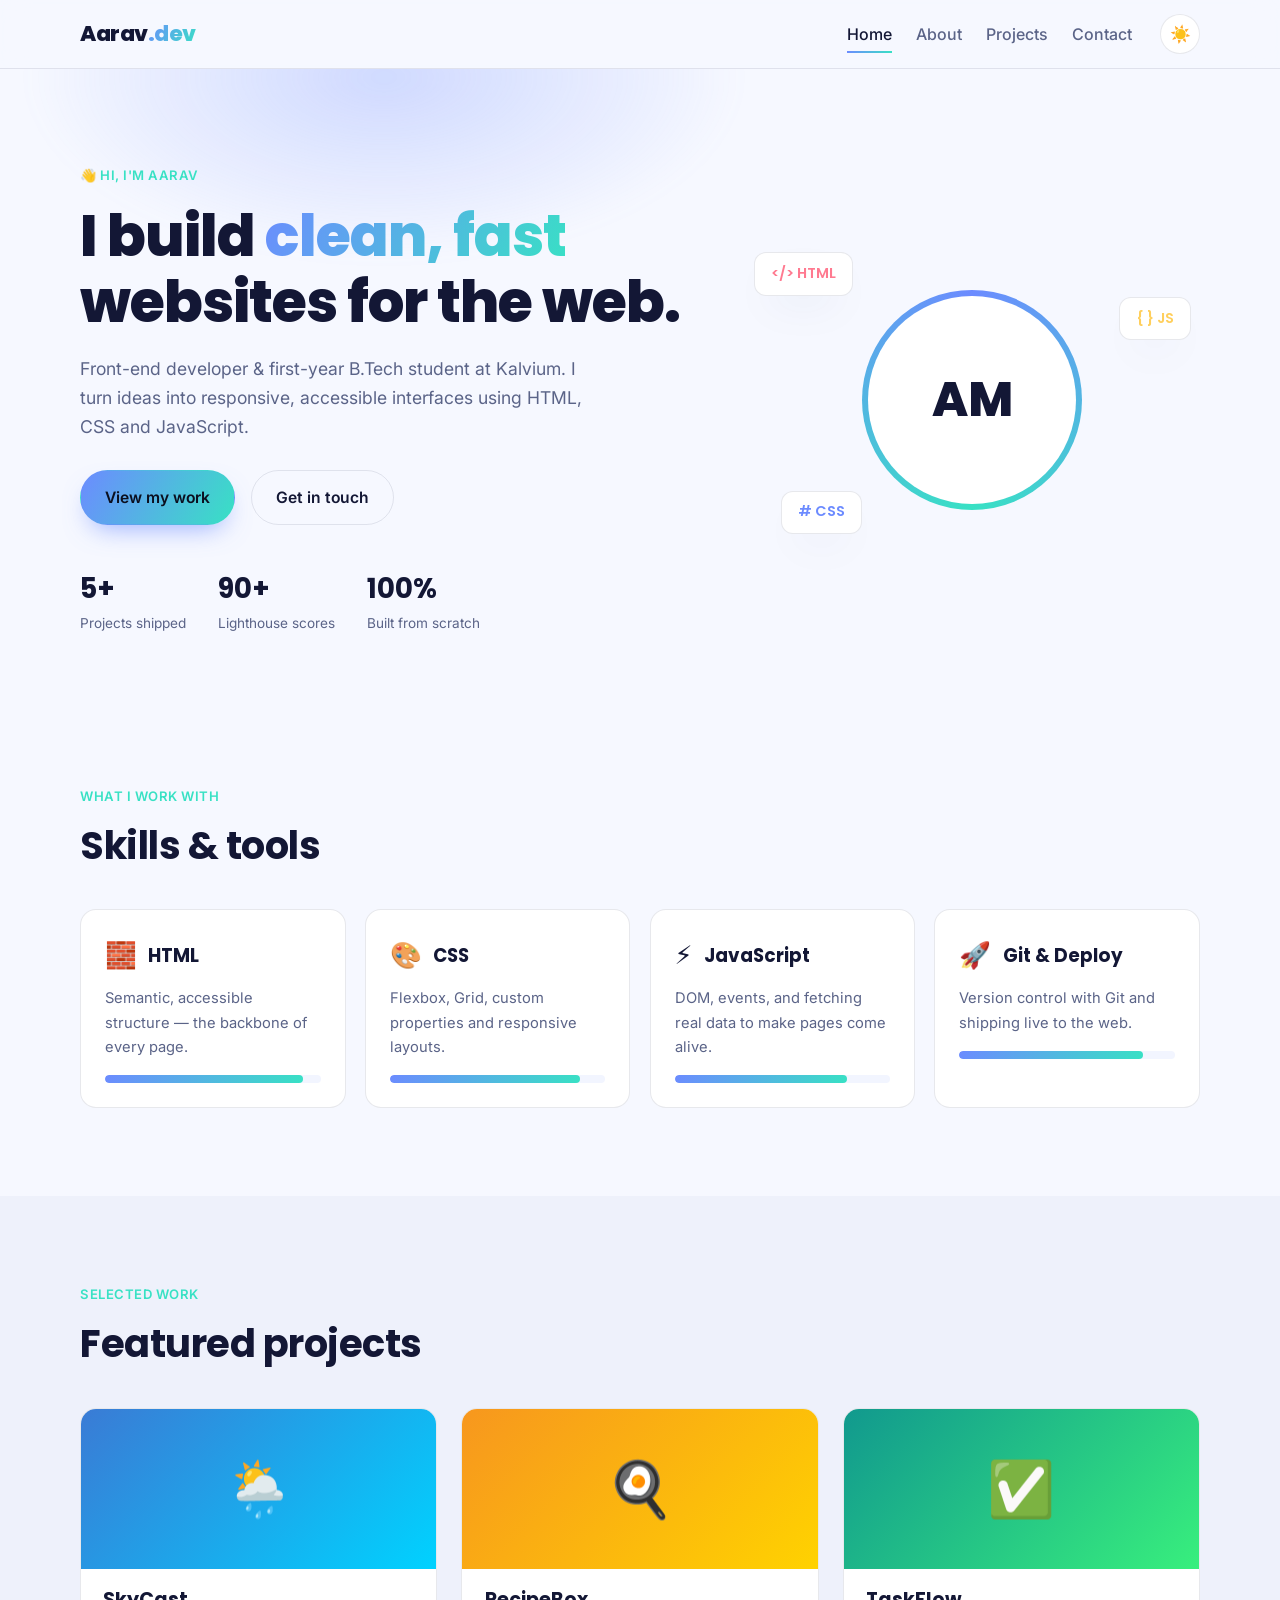
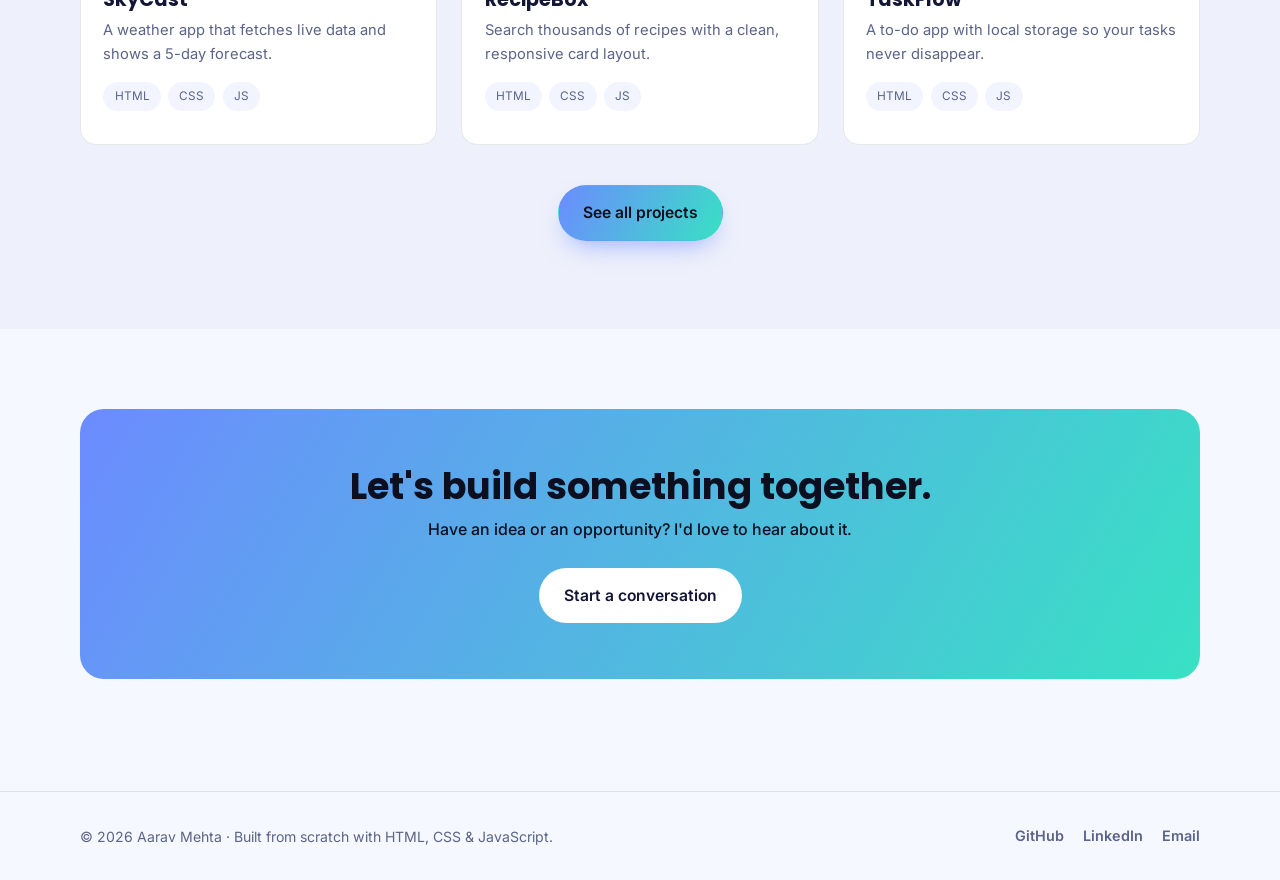
==== index.html @ d15c94fa "Build responsive DevFolio portfolio" ====
<!DOCTYPE html>
<html lang="en">
<head>
  <meta charset="UTF-8" />
  <meta name="viewport" content="width=device-width, initial-scale=1.0" />
  <meta name="description" content="Aarav Mehta — Front-End Developer. Portfolio built with HTML, CSS & JavaScript." />
  <title>Aarav Mehta · Front-End Developer</title>
  <link rel="preconnect" href="https://fonts.googleapis.com" />
  <link rel="preconnect" href="https://fonts.gstatic.com" crossorigin />
  <link href="https://fonts.googleapis.com/css2?family=Poppins:wght@500;600;700;800&family=Inter:wght@400;500;600&display=swap" rel="stylesheet" />
  <link rel="stylesheet" href="assets/css/styles.css" />
</head>
<body>
  <a class="skip-link" href="#main">Skip to content</a>

  <header class="site-header" id="siteHeader">
    <div class="container nav-wrap">
      <a href="index.html" class="brand">Aarav<span>.dev</span></a>
      <button class="nav-toggle" id="navToggle" aria-label="Toggle navigation" aria-expanded="false" aria-controls="siteNav">
        <span></span><span></span><span></span>
      </button>
      <nav class="site-nav" id="siteNav" aria-label="Primary">
        <ul>
          <li><a href="index.html" data-page="home">Home</a></li>
          <li><a href="about.html" data-page="about">About</a></li>
          <li><a href="projects.html" data-page="projects">Projects</a></li>
          <li><a href="contact.html" data-page="contact">Contact</a></li>
        </ul>
        <button class="theme-toggle" id="themeToggle" aria-label="Toggle dark mode" title="Toggle theme">
          <span class="theme-icon">🌙</span>
        </button>
      </nav>
    </div>
  </header>

  <main id="main">
    <!-- HERO -->
    <section class="hero">
      <div class="container hero-grid">
        <div class="hero-copy reveal">
          <p class="eyebrow">👋 Hi, I'm Aarav</p>
          <h1>I build <span class="gradient-text">clean, fast</span> websites for the web.</h1>
          <p class="lead">Front-end developer &amp; first-year B.Tech student at Kalvium. I turn ideas into responsive, accessible interfaces using HTML, CSS and JavaScript.</p>
          <div class="hero-cta">
            <a href="projects.html" class="btn btn-primary">View my work</a>
            <a href="contact.html" class="btn btn-ghost">Get in touch</a>
          </div>
          <ul class="hero-stats">
            <li><strong>5+</strong><span>Projects shipped</span></li>
            <li><strong>90+</strong><span>Lighthouse scores</span></li>
            <li><strong>100%</strong><span>Built from scratch</span></li>
          </ul>
        </div>
        <div class="hero-art reveal">
          <div class="avatar-ring">
            <div class="avatar">AM</div>
          </div>
          <div class="floating-card card-html">&lt;/&gt; HTML</div>
          <div class="floating-card card-css"># CSS</div>
          <div class="floating-card card-js">{ } JS</div>
        </div>
      </div>
    </section>

    <!-- SKILLS -->
    <section class="section">
      <div class="container">
        <div class="section-head reveal">
          <p class="eyebrow">What I work with</p>
          <h2>Skills &amp; tools</h2>
        </div>
        <div class="skills-grid">
          <article class="skill-card reveal">
            <div class="skill-top"><span class="skill-emoji">🧱</span><h3>HTML</h3></div>
            <p>Semantic, accessible structure — the backbone of every page.</p>
            <div class="bar"><span style="width:92%"></span></div>
          </article>
          <article class="skill-card reveal">
            <div class="skill-top"><span class="skill-emoji">🎨</span><h3>CSS</h3></div>
            <p>Flexbox, Grid, custom properties and responsive layouts.</p>
            <div class="bar"><span style="width:88%"></span></div>
          </article>
          <article class="skill-card reveal">
            <div class="skill-top"><span class="skill-emoji">⚡</span><h3>JavaScript</h3></div>
            <p>DOM, events, and fetching real data to make pages come alive.</p>
            <div class="bar"><span style="width:80%"></span></div>
          </article>
          <article class="skill-card reveal">
            <div class="skill-top"><span class="skill-emoji">🚀</span><h3>Git &amp; Deploy</h3></div>
            <p>Version control with Git and shipping live to the web.</p>
            <div class="bar"><span style="width:85%"></span></div>
          </article>
        </div>
      </div>
    </section>

    <!-- FEATURED PROJECTS -->
    <section class="section section-alt">
      <div class="container">
        <div class="section-head reveal">
          <p class="eyebrow">Selected work</p>
          <h2>Featured projects</h2>
        </div>
        <div class="projects-grid">
          <article class="project-card reveal">
            <div class="project-thumb thumb-1"><span>🌦️</span></div>
            <div class="project-body">
              <h3>SkyCast</h3>
              <p>A weather app that fetches live data and shows a 5-day forecast.</p>
              <ul class="tags"><li>HTML</li><li>CSS</li><li>JS</li></ul>
            </div>
          </article>
          <article class="project-card reveal">
            <div class="project-thumb thumb-2"><span>🍳</span></div>
            <div class="project-body">
              <h3>RecipeBox</h3>
              <p>Search thousands of recipes with a clean, responsive card layout.</p>
              <ul class="tags"><li>HTML</li><li>CSS</li><li>JS</li></ul>
            </div>
          </article>
          <article class="project-card reveal">
            <div class="project-thumb thumb-3"><span>✅</span></div>
            <div class="project-body">
              <h3>TaskFlow</h3>
              <p>A to-do app with local storage so your tasks never disappear.</p>
              <ul class="tags"><li>HTML</li><li>CSS</li><li>JS</li></ul>
            </div>
          </article>
        </div>
        <div class="center reveal">
          <a href="projects.html" class="btn btn-primary">See all projects</a>
        </div>
      </div>
    </section>

    <!-- CTA -->
    <section class="cta-band">
      <div class="container cta-inner reveal">
        <h2>Let's build something together.</h2>
        <p>Have an idea or an opportunity? I'd love to hear about it.</p>
        <a href="contact.html" class="btn btn-light">Start a conversation</a>
      </div>
    </section>
  </main>

  <footer class="site-footer">
    <div class="container footer-inner">
      <p>© <span id="year"></span> Aarav Mehta · Built from scratch with HTML, CSS &amp; JavaScript.</p>
      <div class="socials">
        <a href="#" aria-label="GitHub" title="GitHub">GitHub</a>
        <a href="#" aria-label="LinkedIn" title="LinkedIn">LinkedIn</a>
        <a href="mailto:aarav@example.com" aria-label="Email" title="Email">Email</a>
      </div>
    </div>
  </footer>

  <script src="assets/js/main.js"></script>
</body>
</html>
---- assets/css/styles.css ----
/* ============================================================
   DevFolio — Aarav Mehta
   Built with plain HTML, CSS & JS. No frameworks.
   ============================================================ */

/* ---------- Design tokens ---------- */
:root {
  --bg:            #0f1220;
  --bg-alt:        #151a2e;
  --surface:       #1b2138;
  --surface-2:     #222a45;
  --border:        rgba(255,255,255,0.08);
  --text:          #e8ebf5;
  --text-muted:    #9aa3c0;
  --brand:         #6c8bff;
  --brand-2:       #38e1c4;
  --accent-grad:   linear-gradient(120deg, #6c8bff 0%, #38e1c4 100%);
  --shadow:        0 18px 40px -18px rgba(0,0,0,0.6);
  --radius:        16px;
  --radius-sm:     10px;
  --maxw:          1120px;
  --ease:          cubic-bezier(.22,.61,.36,1);
}

/* Light theme */
html[data-theme="light"] {
  --bg:            #f6f8ff;
  --bg-alt:        #eef1fb;
  --surface:       #ffffff;
  --surface-2:     #f2f5ff;
  --border:        rgba(20,30,70,0.10);
  --text:          #131735;
  --text-muted:    #5b6488;
  --shadow:        0 18px 40px -20px rgba(40,60,120,0.35);
}

/* ---------- Reset ---------- */
*, *::before, *::after { box-sizing: border-box; margin: 0; padding: 0; }
html { scroll-behavior: smooth; }
body {
  font-family: 'Inter', system-ui, -apple-system, sans-serif;
  background: var(--bg);
  color: var(--text);
  line-height: 1.65;
  -webkit-font-smoothing: antialiased;
  transition: background .4s var(--ease), color .4s var(--ease);
}
img { max-width: 100%; display: block; }
a { color: inherit; text-decoration: none; }
h1, h2, h3, .brand { font-family: 'Poppins', sans-serif; line-height: 1.15; }
ul { list-style: none; }

.container { width: min(100% - 2.5rem, var(--maxw)); margin-inline: auto; }
.center { text-align: center; }

.skip-link {
  position: absolute; left: -999px; top: 0; background: var(--brand); color: #fff;
  padding: .6rem 1rem; border-radius: 0 0 8px 0; z-index: 200;
}
.skip-link:focus { left: 0; }

/* ---------- Buttons ---------- */
.btn {
  display: inline-flex; align-items: center; justify-content: center; gap: .5rem;
  padding: .85rem 1.5rem; border-radius: 999px; font-weight: 600; font-size: .98rem;
  border: 1px solid transparent; cursor: pointer; transition: transform .25s var(--ease), box-shadow .25s var(--ease), background .25s;
}
.btn:hover { transform: translateY(-3px); }
.btn-primary { background: var(--accent-grad); color: #0b0f1f; box-shadow: 0 12px 26px -10px rgba(108,139,255,.7); }
.btn-ghost { border-color: var(--border); color: var(--text); background: transparent; }
.btn-ghost:hover { background: var(--surface); }
.btn-light { background: #fff; color: #131735; }
.full-width { width: 100%; }

/* ---------- Header / Nav ---------- */
.site-header {
  position: sticky; top: 0; z-index: 100;
  backdrop-filter: blur(14px);
  background: color-mix(in srgb, var(--bg) 82%, transparent);
  border-bottom: 1px solid var(--border);
  transition: box-shadow .3s;
}
.site-header.scrolled { box-shadow: 0 8px 30px -18px rgba(0,0,0,.7); }
.nav-wrap { display: flex; align-items: center; justify-content: space-between; height: 68px; }
.brand { font-weight: 800; font-size: 1.35rem; letter-spacing: -.5px; }
.brand span { background: var(--accent-grad); -webkit-background-clip: text; background-clip: text; color: transparent; }

.site-nav { display: flex; align-items: center; gap: 1.75rem; }
.site-nav ul { display: flex; gap: 1.5rem; }
.site-nav a {
  font-weight: 500; color: var(--text-muted); position: relative; padding: .3rem 0; transition: color .25s;
}
.site-nav a::after {
  content: ""; position: absolute; left: 0; bottom: -4px; height: 2px; width: 0;
  background: var(--accent-grad); transition: width .3s var(--ease);
}
.site-nav a:hover, .site-nav a.active { color: var(--text); }
.site-nav a.active::after, .site-nav a:hover::after { width: 100%; }

.theme-toggle {
  background: var(--surface); border: 1px solid var(--border); border-radius: 999px;
  width: 40px; height: 40px; cursor: pointer; font-size: 1.05rem; display: grid; place-items: center;
  transition: transform .3s var(--ease), background .3s;
}
.theme-toggle:hover { transform: rotate(-20deg) scale(1.08); }

.nav-toggle { display: none; flex-direction: column; gap: 5px; background: none; border: 0; cursor: pointer; padding: 6px; }
.nav-toggle span { width: 26px; height: 3px; background: var(--text); border-radius: 3px; transition: transform .3s var(--ease), opacity .2s; }
.nav-toggle[aria-expanded="true"] span:nth-child(1) { transform: translateY(8px) rotate(45deg); }
.nav-toggle[aria-expanded="true"] span:nth-child(2) { opacity: 0; }
.nav-toggle[aria-expanded="true"] span:nth-child(3) { transform: translateY(-8px) rotate(-45deg); }

/* ---------- Hero ---------- */
.hero { padding: clamp(3rem, 8vw, 6rem) 0 clamp(2rem, 6vw, 4rem); position: relative; overflow: hidden; }
.hero::before {
  content: ""; position: absolute; inset: -40% 30% auto -10%; height: 520px;
  background: radial-gradient(closest-side, rgba(108,139,255,.28), transparent 70%);
  filter: blur(10px); z-index: -1;
}
.hero-grid { display: grid; grid-template-columns: 1.15fr .85fr; gap: 3rem; align-items: center; }
.eyebrow { color: var(--brand-2); font-weight: 600; letter-spacing: .5px; text-transform: uppercase; font-size: .82rem; margin-bottom: 1rem; }
.hero h1 { font-size: clamp(2.2rem, 5.2vw, 3.6rem); font-weight: 800; letter-spacing: -1px; }
.gradient-text { background: var(--accent-grad); -webkit-background-clip: text; background-clip: text; color: transparent; }
.lead { color: var(--text-muted); font-size: 1.1rem; margin: 1.2rem 0 1.8rem; max-width: 46ch; }
.hero-cta { display: flex; gap: 1rem; flex-wrap: wrap; }
.hero-stats { display: flex; gap: 2rem; margin-top: 2.6rem; flex-wrap: wrap; }
.hero-stats li { display: flex; flex-direction: column; }
.hero-stats strong { font-family: 'Poppins'; font-size: 1.7rem; color: var(--text); }
.hero-stats span { color: var(--text-muted); font-size: .85rem; }

/* Hero art */
.hero-art { position: relative; display: grid; place-items: center; min-height: 320px; }
.avatar-ring {
  width: 220px; height: 220px; border-radius: 50%; display: grid; place-items: center;
  background: conic-gradient(from 0deg, var(--brand), var(--brand-2), var(--brand));
  padding: 6px; animation: spin 12s linear infinite;
}
.avatar-ring.small { width: 160px; height: 160px; }
.avatar {
  width: 100%; height: 100%; border-radius: 50%; background: var(--surface);
  display: grid; place-items: center; font-family: 'Poppins'; font-weight: 800; font-size: 3rem;
  color: var(--text); animation: spin 12s linear infinite reverse;
}
.avatar-ring.small .avatar { font-size: 2.2rem; }
@keyframes spin { to { transform: rotate(360deg); } }

.floating-card {
  position: absolute; background: var(--surface); border: 1px solid var(--border);
  padding: .55rem 1rem; border-radius: 12px; font-family: 'Poppins'; font-weight: 600; font-size: .9rem;
  box-shadow: var(--shadow);
}
.card-html { top: 4%; left: 2%; color: #ff7a90; animation: float 4s ease-in-out infinite; }
.card-css  { bottom: 8%; left: 8%; color: var(--brand); animation: float 5s ease-in-out infinite .4s; }
.card-js   { top: 18%; right: 2%; color: #ffcf5c; animation: float 4.5s ease-in-out infinite .8s; }
@keyframes float { 0%,100% { transform: translateY(0); } 50% { transform: translateY(-12px); } }

/* ---------- Sections ---------- */
.section { padding: clamp(3rem, 7vw, 5.5rem) 0; }
.section-alt { background: var(--bg-alt); }
.section-head { max-width: 620px; margin-bottom: 2.6rem; }
.section-head h2 { font-size: clamp(1.7rem, 4vw, 2.4rem); font-weight: 700; letter-spacing: -.5px; }

/* Skills */
.skills-grid { display: grid; grid-template-columns: repeat(auto-fit, minmax(230px, 1fr)); gap: 1.2rem; }
.skill-card { background: var(--surface); border: 1px solid var(--border); border-radius: var(--radius); padding: 1.5rem; transition: transform .3s var(--ease), border-color .3s; }
.skill-card:hover { transform: translateY(-6px); border-color: var(--brand); }
.skill-top { display: flex; align-items: center; gap: .7rem; margin-bottom: .6rem; }
.skill-emoji { font-size: 1.6rem; }
.skill-card h3 { font-size: 1.15rem; }
.skill-card p { color: var(--text-muted); font-size: .92rem; margin-bottom: 1rem; }
.bar { height: 8px; background: var(--surface-2); border-radius: 999px; overflow: hidden; }
.bar span { display: block; height: 100%; background: var(--accent-grad); border-radius: 999px; }

/* Projects */
.projects-grid { display: grid; grid-template-columns: repeat(auto-fill, minmax(280px, 1fr)); gap: 1.5rem; margin-bottom: 2.5rem; }
.projects-grid.full { margin-bottom: 1rem; }
.project-card { background: var(--surface); border: 1px solid var(--border); border-radius: var(--radius); overflow: hidden; transition: transform .35s var(--ease), box-shadow .35s; }
.project-card:hover { transform: translateY(-8px); box-shadow: var(--shadow); }
.project-thumb { height: 160px; display: grid; place-items: center; font-size: 3.4rem; }
.thumb-1 { background: linear-gradient(135deg,#3a7bd5,#00d2ff); }
.thumb-2 { background: linear-gradient(135deg,#f7971e,#ffd200); }
.thumb-3 { background: linear-gradient(135deg,#11998e,#38ef7d); }
.thumb-4 { background: linear-gradient(135deg,#c94b4b,#4b134f); }
.thumb-5 { background: linear-gradient(135deg,#654ea3,#eaafc8); }
.thumb-6 { background: linear-gradient(135deg,#f857a6,#ff5858); }
.project-body { padding: 1.3rem 1.4rem 1.5rem; }
.project-body h3 { font-size: 1.2rem; margin-bottom: .4rem; }
.project-body p { color: var(--text-muted); font-size: .92rem; }
.tags { display: flex; flex-wrap: wrap; gap: .45rem; margin: 1rem 0 .6rem; }
.tags li { font-size: .74rem; padding: .28rem .7rem; border-radius: 999px; background: var(--surface-2); color: var(--text-muted); }
.project-links { display: flex; gap: 1.1rem; margin-top: .6rem; }
.project-links a { font-weight: 600; font-size: .88rem; color: var(--brand); }
.project-links a:hover { text-decoration: underline; }

/* Filters */
.filters { display: flex; gap: .6rem; flex-wrap: wrap; margin-bottom: 2rem; }
.filter-btn { padding: .5rem 1.2rem; border-radius: 999px; border: 1px solid var(--border); background: var(--surface); color: var(--text-muted); font-weight: 600; cursor: pointer; transition: all .25s; }
.filter-btn:hover { color: var(--text); }
.filter-btn.is-active { background: var(--accent-grad); color: #0b0f1f; border-color: transparent; }
.empty-state { text-align: center; color: var(--text-muted); padding: 2rem; }

/* CTA band */
.cta-band { padding: clamp(3rem,7vw,5rem) 0; }
.cta-inner { background: var(--accent-grad); border-radius: 24px; padding: clamp(2rem,5vw,3.5rem); text-align: center; color: #0b0f1f; }
.cta-inner h2 { font-size: clamp(1.6rem,4vw,2.3rem); }
.cta-inner p { margin: .6rem 0 1.6rem; font-weight: 500; }

/* ---------- Page hero (subpages) ---------- */
.page-hero { padding: clamp(2.5rem,6vw,4.5rem) 0 1rem; }
.page-hero h1 { font-size: clamp(2rem,5vw,3rem); font-weight: 800; letter-spacing: -1px; }

/* About */
.about-grid { display: grid; grid-template-columns: .8fr 1.2fr; gap: 2.5rem; align-items: center; }
.about-photo { display: grid; place-items: center; }
.about-text h2 { margin-bottom: 1rem; font-size: 1.6rem; }
.about-text p { color: var(--text-muted); margin-bottom: 1rem; }

.timeline { position: relative; padding-left: 1.5rem; }
.timeline::before { content: ""; position: absolute; left: 5px; top: 6px; bottom: 6px; width: 2px; background: var(--border); }
.timeline li { position: relative; padding: 0 0 1.8rem 1.8rem; }
.tl-dot { position: absolute; left: -1.5rem; top: 4px; width: 14px; height: 14px; border-radius: 50%; background: var(--accent-grad); box-shadow: 0 0 0 4px var(--bg-alt); }
.tl-date { color: var(--brand-2); font-weight: 600; font-size: .82rem; text-transform: uppercase; }
.tl-body h3 { margin: .2rem 0 .3rem; font-size: 1.15rem; }
.tl-body p { color: var(--text-muted); font-size: .92rem; }

.values-grid { display: grid; grid-template-columns: repeat(auto-fit, minmax(220px,1fr)); gap: 1.2rem; }
.value-card { background: var(--surface); border: 1px solid var(--border); border-radius: var(--radius); padding: 1.6rem; text-align: center; transition: transform .3s var(--ease); }
.value-card:hover { transform: translateY(-6px); }
.value-card span { font-size: 2rem; }
.value-card h3 { margin: .6rem 0 .4rem; }
.value-card p { color: var(--text-muted); font-size: .9rem; }

/* Contact */
.contact-grid { display: grid; grid-template-columns: 1fr 1.1fr; gap: 2.5rem; }
.contact-info h2 { font-size: 1.6rem; margin-bottom: .6rem; }
.contact-info > p { color: var(--text-muted); margin-bottom: 1.6rem; }
.info-list { display: grid; gap: 1.1rem; margin-bottom: 1.8rem; }
.info-list li { display: flex; gap: .9rem; align-items: flex-start; }
.info-emoji { font-size: 1.4rem; }
.info-list strong { display: block; font-family: 'Poppins'; }
.info-list a, .info-list span { color: var(--text-muted); }
.socials { display: flex; gap: 1.2rem; }
.socials a { color: var(--text-muted); font-weight: 600; font-size: .9rem; transition: color .25s; }
.socials a:hover { color: var(--brand); }
.socials.big a { font-size: 1rem; }

.contact-form { background: var(--surface); border: 1px solid var(--border); border-radius: var(--radius); padding: 1.8rem; }
.field { margin-bottom: 1.2rem; }
.field label { display: block; font-weight: 600; margin-bottom: .4rem; font-size: .92rem; }
.field input, .field textarea {
  width: 100%; padding: .8rem 1rem; border-radius: var(--radius-sm); border: 1px solid var(--border);
  background: var(--surface-2); color: var(--text); font-family: inherit; font-size: .95rem; transition: border-color .25s;
}
.field input:focus, .field textarea:focus { outline: none; border-color: var(--brand); }
.field.invalid input, .field.invalid textarea { border-color: #ff6b7d; }
.error { color: #ff8a97; font-size: .8rem; display: block; margin-top: .35rem; min-height: 1rem; }
.form-success { color: var(--brand-2); font-weight: 600; text-align: center; margin-top: 1rem; }

/* ---------- Footer ---------- */
.site-footer { border-top: 1px solid var(--border); padding: 2rem 0; margin-top: 2rem; }
.footer-inner { display: flex; align-items: center; justify-content: space-between; gap: 1rem; flex-wrap: wrap; }
.footer-inner p { color: var(--text-muted); font-size: .88rem; }

/* ---------- Reveal animation ---------- */
.reveal { opacity: 0; transform: translateY(24px); transition: opacity .7s var(--ease), transform .7s var(--ease); }
.reveal.visible { opacity: 1; transform: none; }

/* ---------- Responsive ---------- */
@media (max-width: 860px) {
  .hero-grid, .about-grid, .contact-grid { grid-template-columns: 1fr; }
  .hero-art { order: -1; }
  .nav-toggle { display: flex; }
  .site-nav {
    position: fixed; inset: 68px 0 auto 0; flex-direction: column; gap: 1.5rem;
    background: var(--bg-alt); border-bottom: 1px solid var(--border);
    padding: 1.5rem; transform: translateY(-140%); transition: transform .35s var(--ease); align-items: stretch;
  }
  .site-nav.open { transform: translateY(0); }
  .site-nav ul { flex-direction: column; gap: 1rem; }
}

@media (prefers-reduced-motion: reduce) {
  * { animation: none !important; transition: none !important; }
  .reveal { opacity: 1; transform: none; }
}
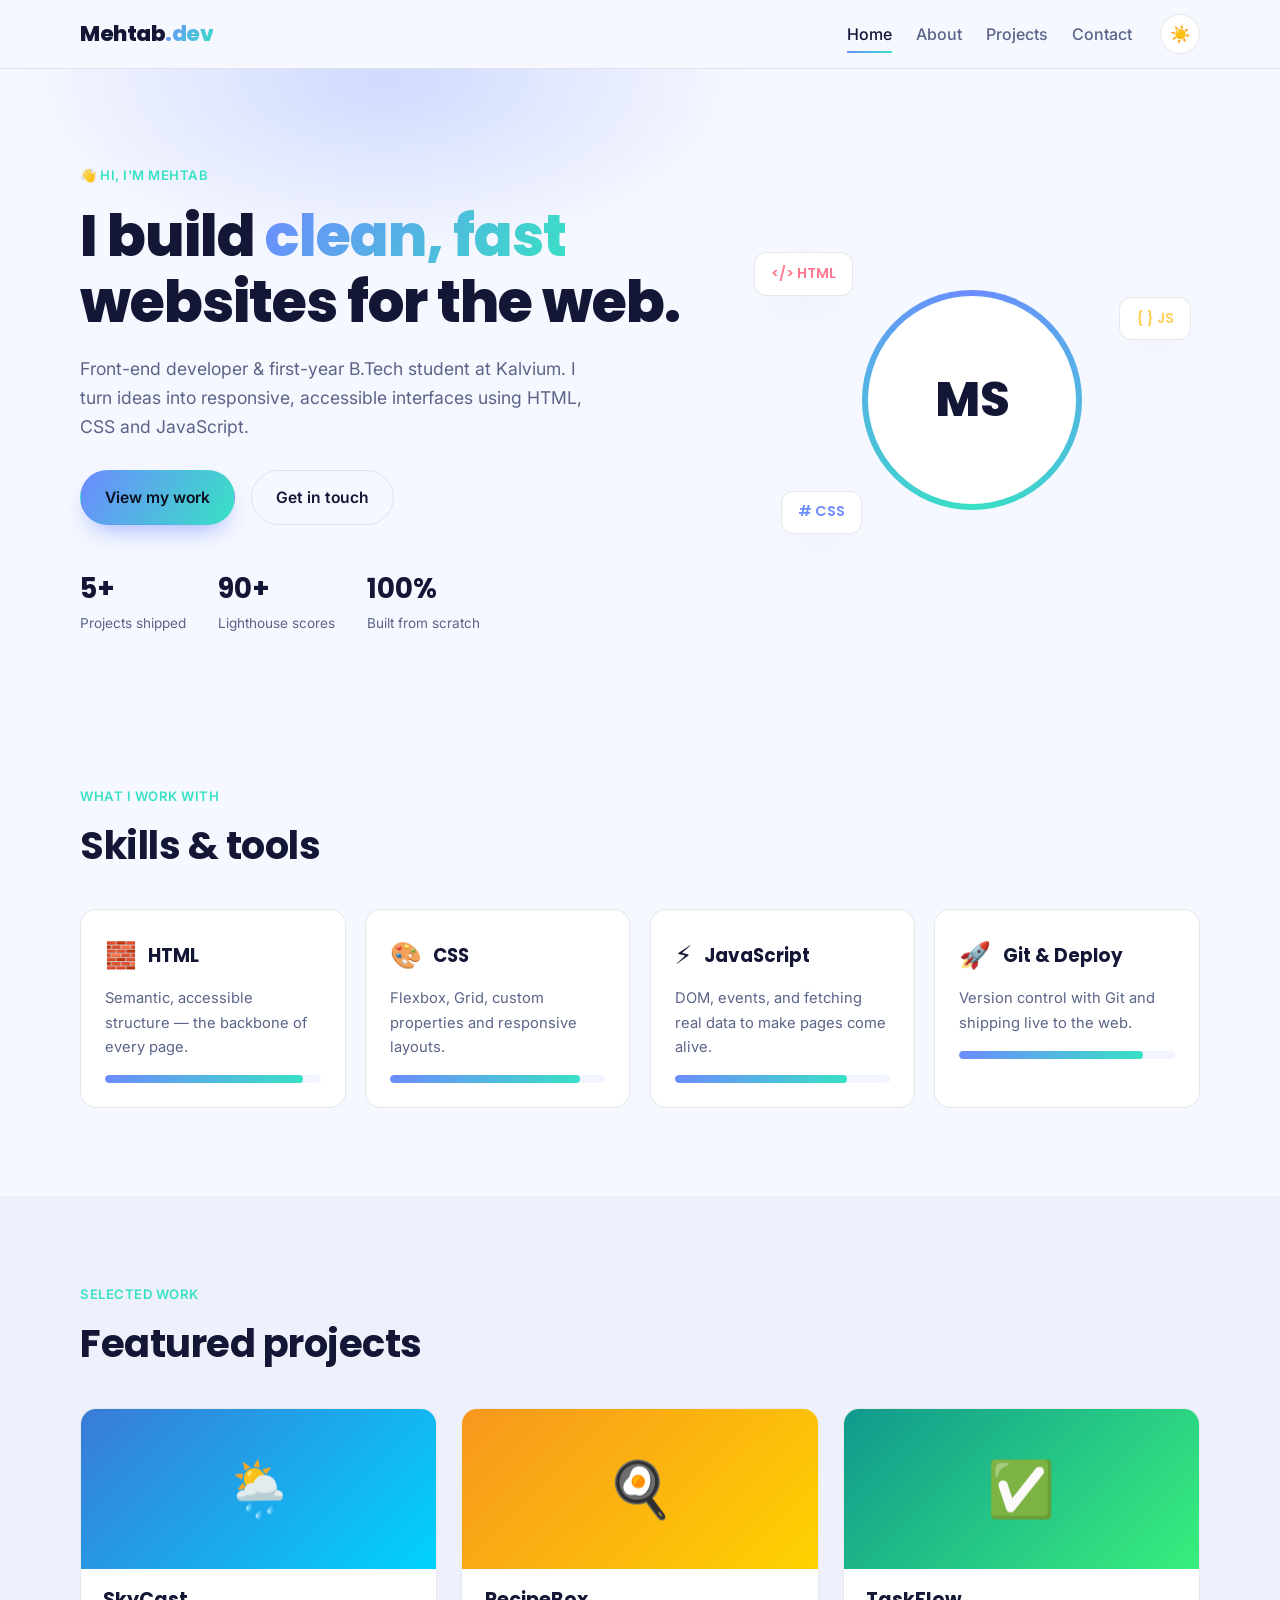
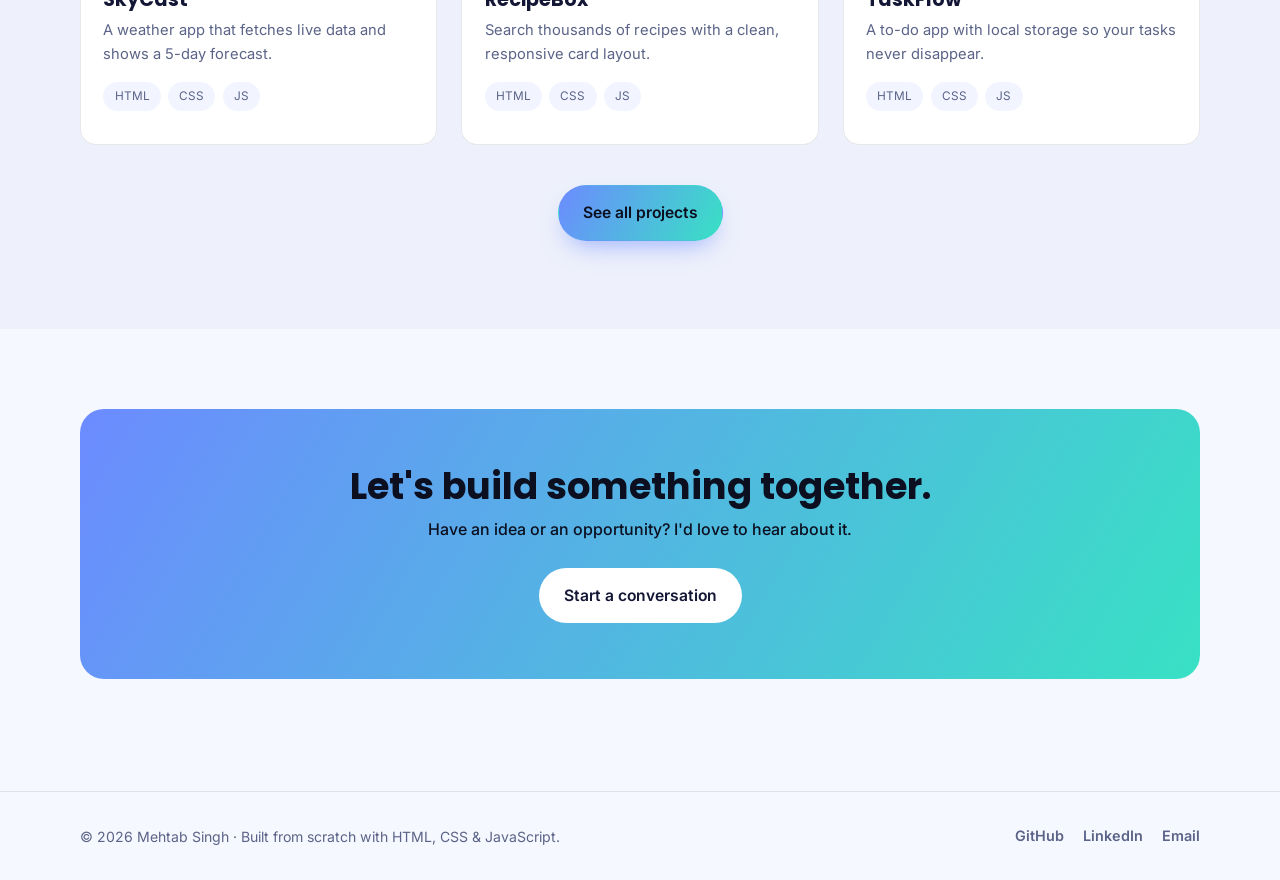
==== commit 59f2893d: "Fix portfolio assignment requirements" ====
--- a/index.html
+++ b/index.html
@@ -1,159 +1,500 @@
 <!DOCTYPE html>
 <html lang="en">
+
 <head>
   <meta charset="UTF-8" />
   <meta name="viewport" content="width=device-width, initial-scale=1.0" />
-  <meta name="description" content="Aarav Mehta — Front-End Developer. Portfolio built with HTML, CSS & JavaScript." />
-  <title>Aarav Mehta · Front-End Developer</title>
+
+  <meta
+    name="description"
+    content="MEHTAB SINGH — Front-End Developer. Portfolio built with HTML, CSS & JavaScript."
+  />
+
+  <title>Mehtab Singh · Front-End Developer</title>
+
   <link rel="preconnect" href="https://fonts.googleapis.com" />
   <link rel="preconnect" href="https://fonts.gstatic.com" crossorigin />
-  <link href="https://fonts.googleapis.com/css2?family=Poppins:wght@500;600;700;800&family=Inter:wght@400;500;600&display=swap" rel="stylesheet" />
+
+  <link
+    href="https://fonts.googleapis.com/css2?family=Poppins:wght@500;600;700;800&family=Inter:wght@400;500;600&display=swap"
+    rel="stylesheet"
+  />
+
   <link rel="stylesheet" href="assets/css/styles.css" />
 </head>
+
 <body>
+
   <a class="skip-link" href="#main">Skip to content</a>
 
+
+  <!-- HEADER -->
+
   <header class="site-header" id="siteHeader">
+
     <div class="container nav-wrap">
-      <a href="index.html" class="brand">Aarav<span>.dev</span></a>
-      <button class="nav-toggle" id="navToggle" aria-label="Toggle navigation" aria-expanded="false" aria-controls="siteNav">
-        <span></span><span></span><span></span>
+
+      <a href="index.html" class="brand">
+        Mehtab<span>.dev</span>
+      </a>
+
+      <button
+        class="nav-toggle"
+        id="navToggle"
+        aria-label="Toggle navigation"
+        aria-expanded="false"
+        aria-controls="siteNav"
+      >
+        <span></span>
+        <span></span>
+        <span></span>
       </button>
-      <nav class="site-nav" id="siteNav" aria-label="Primary">
+
+      <nav
+        class="site-nav"
+        id="siteNav"
+        aria-label="Primary"
+      >
+
         <ul>
-          <li><a href="index.html" data-page="home">Home</a></li>
-          <li><a href="about.html" data-page="about">About</a></li>
-          <li><a href="projects.html" data-page="projects">Projects</a></li>
-          <li><a href="contact.html" data-page="contact">Contact</a></li>
+
+          <li>
+            <a href="index.html" data-page="home">
+              Home
+            </a>
+          </li>
+
+          <li>
+            <a href="about.html" data-page="about">
+              About
+            </a>
+          </li>
+
+          <li>
+            <a href="projects.html" data-page="projects">
+              Projects
+            </a>
+          </li>
+
+          <li>
+            <a href="contact.html" data-page="contact">
+              Contact
+            </a>
+          </li>
+
         </ul>
-        <button class="theme-toggle" id="themeToggle" aria-label="Toggle dark mode" title="Toggle theme">
+
+        <button
+          class="theme-toggle"
+          id="themeToggle"
+          aria-label="Toggle dark mode"
+          title="Toggle theme"
+        >
           <span class="theme-icon">🌙</span>
         </button>
+
       </nav>
+
     </div>
+
   </header>
 
+
   <main id="main">
+
+
     <!-- HERO -->
+
     <section class="hero">
+
       <div class="container hero-grid">
+
         <div class="hero-copy reveal">
-          <p class="eyebrow">👋 Hi, I'm Aarav</p>
-          <h1>I build <span class="gradient-text">clean, fast</span> websites for the web.</h1>
-          <p class="lead">Front-end developer &amp; first-year B.Tech student at Kalvium. I turn ideas into responsive, accessible interfaces using HTML, CSS and JavaScript.</p>
+
+          <p class="eyebrow">
+            👋 Hi, I'm Mehtab
+          </p>
+
+          <h1>
+            I build
+            <span class="gradient-text">clean, fast</span>
+            websites for the web.
+          </h1>
+
+          <p class="lead">
+            Front-end developer &amp; first-year B.Tech student at Kalvium.
+            I turn ideas into responsive, accessible interfaces using HTML,
+            CSS and JavaScript.
+          </p>
+
           <div class="hero-cta">
-            <a href="projects.html" class="btn btn-primary">View my work</a>
-            <a href="contact.html" class="btn btn-ghost">Get in touch</a>
+
+            <a
+              href="projects.html"
+              class="btn btn-primary"
+            >
+              View my work
+            </a>
+
+            <a
+              href="contact.html"
+              class="btn btn-ghost"
+            >
+              Get in touch
+            </a>
+
           </div>
+
           <ul class="hero-stats">
-            <li><strong>5+</strong><span>Projects shipped</span></li>
-            <li><strong>90+</strong><span>Lighthouse scores</span></li>
-            <li><strong>100%</strong><span>Built from scratch</span></li>
+
+            <li>
+              <strong>5+</strong>
+              <span>Projects shipped</span>
+            </li>
+
+            <li>
+              <strong>90+</strong>
+              <span>Lighthouse scores</span>
+            </li>
+
+            <li>
+              <strong>100%</strong>
+              <span>Built from scratch</span>
+            </li>
+
           </ul>
-        </div>
+
+        </div>
+
+
         <div class="hero-art reveal">
+
           <div class="avatar-ring">
-            <div class="avatar">AM</div>
+
+            <div class="avatar">
+              MS
+            </div>
+
           </div>
-          <div class="floating-card card-html">&lt;/&gt; HTML</div>
-          <div class="floating-card card-css"># CSS</div>
-          <div class="floating-card card-js">{ } JS</div>
-        </div>
+
+          <div class="floating-card card-html">
+            &lt;/&gt; HTML
+          </div>
+
+          <div class="floating-card card-css">
+            # CSS
+          </div>
+
+          <div class="floating-card card-js">
+            { } JS
+          </div>
+
+        </div>
+
       </div>
+
     </section>
 
+
     <!-- SKILLS -->
+
     <section class="section">
+
       <div class="container">
+
         <div class="section-head reveal">
-          <p class="eyebrow">What I work with</p>
-          <h2>Skills &amp; tools</h2>
-        </div>
+
+          <p class="eyebrow">
+            What I work with
+          </p>
+
+          <h2>
+            Skills &amp; tools
+          </h2>
+
+        </div>
+
         <div class="skills-grid">
+
+
           <article class="skill-card reveal">
-            <div class="skill-top"><span class="skill-emoji">🧱</span><h3>HTML</h3></div>
-            <p>Semantic, accessible structure — the backbone of every page.</p>
-            <div class="bar"><span style="width:92%"></span></div>
-          </article>
+
+            <div class="skill-top">
+              <span class="skill-emoji">🧱</span>
+              <h3>HTML</h3>
+            </div>
+
+            <p>
+              Semantic, accessible structure — the backbone of every page.
+            </p>
+
+            <div class="bar">
+              <span style="width:92%"></span>
+            </div>
+
+          </article>
+
+
           <article class="skill-card reveal">
-            <div class="skill-top"><span class="skill-emoji">🎨</span><h3>CSS</h3></div>
-            <p>Flexbox, Grid, custom properties and responsive layouts.</p>
-            <div class="bar"><span style="width:88%"></span></div>
-          </article>
+
+            <div class="skill-top">
+              <span class="skill-emoji">🎨</span>
+              <h3>CSS</h3>
+            </div>
+
+            <p>
+              Flexbox, Grid, custom properties and responsive layouts.
+            </p>
+
+            <div class="bar">
+              <span style="width:88%"></span>
+            </div>
+
+          </article>
+
+
           <article class="skill-card reveal">
-            <div class="skill-top"><span class="skill-emoji">⚡</span><h3>JavaScript</h3></div>
-            <p>DOM, events, and fetching real data to make pages come alive.</p>
-            <div class="bar"><span style="width:80%"></span></div>
-          </article>
+
+            <div class="skill-top">
+              <span class="skill-emoji">⚡</span>
+              <h3>JavaScript</h3>
+            </div>
+
+            <p>
+              DOM, events, and fetching real data to make pages come alive.
+            </p>
+
+            <div class="bar">
+              <span style="width:80%"></span>
+            </div>
+
+          </article>
+
+
           <article class="skill-card reveal">
-            <div class="skill-top"><span class="skill-emoji">🚀</span><h3>Git &amp; Deploy</h3></div>
-            <p>Version control with Git and shipping live to the web.</p>
-            <div class="bar"><span style="width:85%"></span></div>
-          </article>
-        </div>
+
+            <div class="skill-top">
+              <span class="skill-emoji">🚀</span>
+              <h3>Git &amp; Deploy</h3>
+            </div>
+
+            <p>
+              Version control with Git and shipping live to the web.
+            </p>
+
+            <div class="bar">
+              <span style="width:85%"></span>
+            </div>
+
+          </article>
+
+        </div>
+
       </div>
+
     </section>
 
+
     <!-- FEATURED PROJECTS -->
+
     <section class="section section-alt">
+
       <div class="container">
+
         <div class="section-head reveal">
-          <p class="eyebrow">Selected work</p>
-          <h2>Featured projects</h2>
-        </div>
+
+          <p class="eyebrow">
+            Selected work
+          </p>
+
+          <h2>
+            Featured projects
+          </h2>
+
+        </div>
+
+
         <div class="projects-grid">
+
+
           <article class="project-card reveal">
-            <div class="project-thumb thumb-1"><span>🌦️</span></div>
+
+            <div class="project-thumb thumb-1">
+              <span>🌦️</span>
+            </div>
+
             <div class="project-body">
-              <h3>SkyCast</h3>
-              <p>A weather app that fetches live data and shows a 5-day forecast.</p>
-              <ul class="tags"><li>HTML</li><li>CSS</li><li>JS</li></ul>
-            </div>
-          </article>
+
+              <h3>
+                SkyCast
+              </h3>
+
+              <p>
+                A weather app that fetches live data and shows a 5-day forecast.
+              </p>
+
+              <ul class="tags">
+                <li>HTML</li>
+                <li>CSS</li>
+                <li>JS</li>
+              </ul>
+
+            </div>
+
+          </article>
+
+
           <article class="project-card reveal">
-            <div class="project-thumb thumb-2"><span>🍳</span></div>
+
+            <div class="project-thumb thumb-2">
+              <span>🍳</span>
+            </div>
+
             <div class="project-body">
-              <h3>RecipeBox</h3>
-              <p>Search thousands of recipes with a clean, responsive card layout.</p>
-              <ul class="tags"><li>HTML</li><li>CSS</li><li>JS</li></ul>
-            </div>
-          </article>
+
+              <h3>
+                RecipeBox
+              </h3>
+
+              <p>
+                Search thousands of recipes with a clean, responsive card layout.
+              </p>
+
+              <ul class="tags">
+                <li>HTML</li>
+                <li>CSS</li>
+                <li>JS</li>
+              </ul>
+
+            </div>
+
+          </article>
+
+
           <article class="project-card reveal">
-            <div class="project-thumb thumb-3"><span>✅</span></div>
+
+            <div class="project-thumb thumb-3">
+              <span>✅</span>
+            </div>
+
             <div class="project-body">
-              <h3>TaskFlow</h3>
-              <p>A to-do app with local storage so your tasks never disappear.</p>
-              <ul class="tags"><li>HTML</li><li>CSS</li><li>JS</li></ul>
-            </div>
-          </article>
-        </div>
+
+              <h3>
+                TaskFlow
+              </h3>
+
+              <p>
+                A to-do app with local storage so your tasks never disappear.
+              </p>
+
+              <ul class="tags">
+                <li>HTML</li>
+                <li>CSS</li>
+                <li>JS</li>
+              </ul>
+
+            </div>
+
+          </article>
+
+
+        </div>
+
+
         <div class="center reveal">
-          <a href="projects.html" class="btn btn-primary">See all projects</a>
-        </div>
+
+          <a
+            href="projects.html"
+            class="btn btn-primary"
+          >
+            See all projects
+          </a>
+
+        </div>
+
       </div>
+
     </section>
 
+
     <!-- CTA -->
+
     <section class="cta-band">
+
       <div class="container cta-inner reveal">
-        <h2>Let's build something together.</h2>
-        <p>Have an idea or an opportunity? I'd love to hear about it.</p>
-        <a href="contact.html" class="btn btn-light">Start a conversation</a>
+
+        <h2>
+          Let's build something together.
+        </h2>
+
+        <p>
+          Have an idea or an opportunity? I'd love to hear about it.
+        </p>
+
+        <a
+          href="contact.html"
+          class="btn btn-light"
+        >
+          Start a conversation
+        </a>
+
       </div>
+
     </section>
+
   </main>
 
+
+  <!-- FOOTER -->
+
   <footer class="site-footer">
+
     <div class="container footer-inner">
-      <p>© <span id="year"></span> Aarav Mehta · Built from scratch with HTML, CSS &amp; JavaScript.</p>
+
+      <p>
+        © <span id="year"></span>
+        Mehtab Singh · Built from scratch with HTML, CSS &amp; JavaScript.
+      </p>
+
       <div class="socials">
-        <a href="#" aria-label="GitHub" title="GitHub">GitHub</a>
-        <a href="#" aria-label="LinkedIn" title="LinkedIn">LinkedIn</a>
-        <a href="mailto:aarav@example.com" aria-label="Email" title="Email">Email</a>
+
+        <a
+          href="https://github.com/MEHTABSINGH1"
+          target="_blank"
+          rel="noopener noreferrer"
+          aria-label="GitHub"
+          title="GitHub"
+        >
+          GitHub
+        </a>
+
+        <a
+          href="https://www.linkedin.com/in/mehtab-singh277"
+          target="_blank"
+          rel="noopener noreferrer"
+          aria-label="LinkedIn"
+          title="LinkedIn"
+        >
+          LinkedIn
+        </a>
+
+        <a
+          href="mailto:msrandhawa760@gmail.com"
+          aria-label="Email"
+          title="Email"
+        >
+          Email
+        </a>
+
       </div>
+
     </div>
+
   </footer>
 
+
   <script src="assets/js/main.js"></script>
+
 </body>
-</html>
+
+</html>
--- a/assets/css/styles.css
+++ b/assets/css/styles.css
@@ -1,5 +1,5 @@
 /* ============================================================
-   DevFolio — Aarav Mehta
+   DevFolio —  MEHTAB SINGH
    Built with plain HTML, CSS & JS. No frameworks.
    ============================================================ */
 
@@ -35,8 +35,16 @@
 }
 
 /* ---------- Reset ---------- */
-*, *::before, *::after { box-sizing: border-box; margin: 0; padding: 0; }
-html { scroll-behavior: smooth; }
+*, *::before, *::after {
+  box-sizing: border-box;
+  margin: 0;
+  padding: 0;
+}
+
+html {
+  scroll-behavior: smooth;
+}
+
 body {
   font-family: 'Inter', system-ui, -apple-system, sans-serif;
   background: var(--bg);
@@ -45,241 +53,1019 @@
   -webkit-font-smoothing: antialiased;
   transition: background .4s var(--ease), color .4s var(--ease);
 }
-img { max-width: 100%; display: block; }
-a { color: inherit; text-decoration: none; }
-h1, h2, h3, .brand { font-family: 'Poppins', sans-serif; line-height: 1.15; }
-ul { list-style: none; }
-
-.container { width: min(100% - 2.5rem, var(--maxw)); margin-inline: auto; }
-.center { text-align: center; }
+
+img {
+  max-width: 100%;
+  display: block;
+}
+
+a {
+  color: inherit;
+  text-decoration: none;
+}
+
+h1,
+h2,
+h3,
+.brand {
+  font-family: 'Poppins', sans-serif;
+  line-height: 1.15;
+}
+
+ul {
+  list-style: none;
+}
+
+.container {
+  width: min(100% - 2.5rem, var(--maxw));
+  margin-inline: auto;
+}
+
+.center {
+  text-align: center;
+}
 
 .skip-link {
-  position: absolute; left: -999px; top: 0; background: var(--brand); color: #fff;
-  padding: .6rem 1rem; border-radius: 0 0 8px 0; z-index: 200;
-}
-.skip-link:focus { left: 0; }
+  position: absolute;
+  left: -999px;
+  top: 0;
+  background: var(--brand);
+  color: #fff;
+  padding: .6rem 1rem;
+  border-radius: 0 0 8px 0;
+  z-index: 200;
+}
+
+.skip-link:focus {
+  left: 0;
+}
+
 
 /* ---------- Buttons ---------- */
+
 .btn {
-  display: inline-flex; align-items: center; justify-content: center; gap: .5rem;
-  padding: .85rem 1.5rem; border-radius: 999px; font-weight: 600; font-size: .98rem;
-  border: 1px solid transparent; cursor: pointer; transition: transform .25s var(--ease), box-shadow .25s var(--ease), background .25s;
-}
-.btn:hover { transform: translateY(-3px); }
-.btn-primary { background: var(--accent-grad); color: #0b0f1f; box-shadow: 0 12px 26px -10px rgba(108,139,255,.7); }
-.btn-ghost { border-color: var(--border); color: var(--text); background: transparent; }
-.btn-ghost:hover { background: var(--surface); }
-.btn-light { background: #fff; color: #131735; }
-.full-width { width: 100%; }
+  display: inline-flex;
+  align-items: center;
+  justify-content: center;
+  gap: .5rem;
+  padding: .85rem 1.5rem;
+  border-radius: 999px;
+  font-weight: 600;
+  font-size: .98rem;
+  border: 1px solid transparent;
+  cursor: pointer;
+  transition:
+    transform .25s var(--ease),
+    box-shadow .25s var(--ease),
+    background .25s;
+}
+
+.btn:hover {
+  transform: translateY(-3px);
+}
+
+.btn-primary {
+  background: var(--accent-grad);
+  color: #0b0f1f;
+  box-shadow: 0 12px 26px -10px rgba(108,139,255,.7);
+}
+
+.btn-ghost {
+  border-color: var(--border);
+  color: var(--text);
+  background: transparent;
+}
+
+.btn-ghost:hover {
+  background: var(--surface);
+}
+
+.btn-light {
+  background: #fff;
+  color: #131735;
+}
+
+.full-width {
+  width: 100%;
+}
+
 
 /* ---------- Header / Nav ---------- */
+
 .site-header {
-  position: sticky; top: 0; z-index: 100;
+  position: sticky;
+  top: 0;
+  z-index: 100;
   backdrop-filter: blur(14px);
   background: color-mix(in srgb, var(--bg) 82%, transparent);
   border-bottom: 1px solid var(--border);
   transition: box-shadow .3s;
 }
-.site-header.scrolled { box-shadow: 0 8px 30px -18px rgba(0,0,0,.7); }
-.nav-wrap { display: flex; align-items: center; justify-content: space-between; height: 68px; }
-.brand { font-weight: 800; font-size: 1.35rem; letter-spacing: -.5px; }
-.brand span { background: var(--accent-grad); -webkit-background-clip: text; background-clip: text; color: transparent; }
-
-.site-nav { display: flex; align-items: center; gap: 1.75rem; }
-.site-nav ul { display: flex; gap: 1.5rem; }
+
+.site-header.scrolled {
+  box-shadow: 0 8px 30px -18px rgba(0,0,0,.7);
+}
+
+.nav-wrap {
+  display: flex;
+  align-items: center;
+  justify-content: space-between;
+  height: 68px;
+}
+
+.brand {
+  font-weight: 800;
+  font-size: 1.35rem;
+  letter-spacing: -.5px;
+}
+
+.brand span {
+  background: var(--accent-grad);
+  -webkit-background-clip: text;
+  background-clip: text;
+  color: transparent;
+}
+
+.site-nav {
+  display: flex;
+  align-items: center;
+  gap: 1.75rem;
+}
+
+.site-nav ul {
+  display: flex;
+  gap: 1.5rem;
+}
+
 .site-nav a {
-  font-weight: 500; color: var(--text-muted); position: relative; padding: .3rem 0; transition: color .25s;
-}
+  font-weight: 500;
+  color: var(--text-muted);
+  position: relative;
+  padding: .3rem 0;
+  transition: color .25s;
+}
+
 .site-nav a::after {
-  content: ""; position: absolute; left: 0; bottom: -4px; height: 2px; width: 0;
-  background: var(--accent-grad); transition: width .3s var(--ease);
-}
-.site-nav a:hover, .site-nav a.active { color: var(--text); }
-.site-nav a.active::after, .site-nav a:hover::after { width: 100%; }
+  content: "";
+  position: absolute;
+  left: 0;
+  bottom: -4px;
+  height: 2px;
+  width: 0;
+  background: var(--accent-grad);
+  transition: width .3s var(--ease);
+}
+
+.site-nav a:hover,
+.site-nav a.active {
+  color: var(--text);
+}
+
+.site-nav a.active::after,
+.site-nav a:hover::after {
+  width: 100%;
+}
 
 .theme-toggle {
-  background: var(--surface); border: 1px solid var(--border); border-radius: 999px;
-  width: 40px; height: 40px; cursor: pointer; font-size: 1.05rem; display: grid; place-items: center;
-  transition: transform .3s var(--ease), background .3s;
-}
-.theme-toggle:hover { transform: rotate(-20deg) scale(1.08); }
-
-.nav-toggle { display: none; flex-direction: column; gap: 5px; background: none; border: 0; cursor: pointer; padding: 6px; }
-.nav-toggle span { width: 26px; height: 3px; background: var(--text); border-radius: 3px; transition: transform .3s var(--ease), opacity .2s; }
-.nav-toggle[aria-expanded="true"] span:nth-child(1) { transform: translateY(8px) rotate(45deg); }
-.nav-toggle[aria-expanded="true"] span:nth-child(2) { opacity: 0; }
-.nav-toggle[aria-expanded="true"] span:nth-child(3) { transform: translateY(-8px) rotate(-45deg); }
+  background: var(--surface);
+  border: 1px solid var(--border);
+  border-radius: 999px;
+  width: 40px;
+  height: 40px;
+  cursor: pointer;
+  font-size: 1.05rem;
+  display: grid;
+  place-items: center;
+  transition:
+    transform .3s var(--ease),
+    background .3s;
+}
+
+.theme-toggle:hover {
+  transform: rotate(-20deg) scale(1.08);
+}
+
+.nav-toggle {
+  display: none;
+  flex-direction: column;
+  gap: 5px;
+  background: none;
+  border: 0;
+  cursor: pointer;
+  padding: 6px;
+}
+
+.nav-toggle span {
+  width: 26px;
+  height: 3px;
+  background: var(--text);
+  border-radius: 3px;
+  transition:
+    transform .3s var(--ease),
+    opacity .2s;
+}
+
+.nav-toggle[aria-expanded="true"] span:nth-child(1) {
+  transform: translateY(8px) rotate(45deg);
+}
+
+.nav-toggle[aria-expanded="true"] span:nth-child(2) {
+  opacity: 0;
+}
+
+.nav-toggle[aria-expanded="true"] span:nth-child(3) {
+  transform: translateY(-8px) rotate(-45deg);
+}
+
 
 /* ---------- Hero ---------- */
-.hero { padding: clamp(3rem, 8vw, 6rem) 0 clamp(2rem, 6vw, 4rem); position: relative; overflow: hidden; }
+
+.hero {
+  padding: clamp(3rem, 8vw, 6rem) 0 clamp(2rem, 6vw, 4rem);
+  position: relative;
+  overflow: hidden;
+}
+
 .hero::before {
-  content: ""; position: absolute; inset: -40% 30% auto -10%; height: 520px;
-  background: radial-gradient(closest-side, rgba(108,139,255,.28), transparent 70%);
-  filter: blur(10px); z-index: -1;
-}
-.hero-grid { display: grid; grid-template-columns: 1.15fr .85fr; gap: 3rem; align-items: center; }
-.eyebrow { color: var(--brand-2); font-weight: 600; letter-spacing: .5px; text-transform: uppercase; font-size: .82rem; margin-bottom: 1rem; }
-.hero h1 { font-size: clamp(2.2rem, 5.2vw, 3.6rem); font-weight: 800; letter-spacing: -1px; }
-.gradient-text { background: var(--accent-grad); -webkit-background-clip: text; background-clip: text; color: transparent; }
-.lead { color: var(--text-muted); font-size: 1.1rem; margin: 1.2rem 0 1.8rem; max-width: 46ch; }
-.hero-cta { display: flex; gap: 1rem; flex-wrap: wrap; }
-.hero-stats { display: flex; gap: 2rem; margin-top: 2.6rem; flex-wrap: wrap; }
-.hero-stats li { display: flex; flex-direction: column; }
-.hero-stats strong { font-family: 'Poppins'; font-size: 1.7rem; color: var(--text); }
-.hero-stats span { color: var(--text-muted); font-size: .85rem; }
+  content: "";
+  position: absolute;
+  inset: -40% 30% auto -10%;
+  height: 520px;
+  background:
+    radial-gradient(
+      closest-side,
+      rgba(108,139,255,.28),
+      transparent 70%
+    );
+  filter: blur(10px);
+  z-index: -1;
+}
+
+.hero-grid {
+  display: grid;
+  grid-template-columns: 1.15fr .85fr;
+  gap: 3rem;
+  align-items: center;
+}
+
+.eyebrow {
+  color: var(--brand-2);
+  font-weight: 600;
+  letter-spacing: .5px;
+  text-transform: uppercase;
+  font-size: .82rem;
+  margin-bottom: 1rem;
+}
+
+.hero h1 {
+  font-size: clamp(2.2rem, 5.2vw, 3.6rem);
+  font-weight: 800;
+  letter-spacing: -1px;
+}
+
+.gradient-text {
+  background: var(--accent-grad);
+  -webkit-background-clip: text;
+  background-clip: text;
+  color: transparent;
+}
+
+.lead {
+  color: var(--text-muted);
+  font-size: 1.1rem;
+  margin: 1.2rem 0 1.8rem;
+  max-width: 46ch;
+}
+
+.hero-cta {
+  display: flex;
+  gap: 1rem;
+  flex-wrap: wrap;
+}
+
+.hero-stats {
+  display: flex;
+  gap: 2rem;
+  margin-top: 2.6rem;
+  flex-wrap: wrap;
+}
+
+.hero-stats li {
+  display: flex;
+  flex-direction: column;
+}
+
+.hero-stats strong {
+  font-family: 'Poppins';
+  font-size: 1.7rem;
+  color: var(--text);
+}
+
+.hero-stats span {
+  color: var(--text-muted);
+  font-size: .85rem;
+}
+
 
 /* Hero art */
-.hero-art { position: relative; display: grid; place-items: center; min-height: 320px; }
+
+.hero-art {
+  position: relative;
+  display: grid;
+  place-items: center;
+  min-height: 320px;
+}
+
 .avatar-ring {
-  width: 220px; height: 220px; border-radius: 50%; display: grid; place-items: center;
-  background: conic-gradient(from 0deg, var(--brand), var(--brand-2), var(--brand));
-  padding: 6px; animation: spin 12s linear infinite;
-}
-.avatar-ring.small { width: 160px; height: 160px; }
+  width: 220px;
+  height: 220px;
+  border-radius: 50%;
+  display: grid;
+  place-items: center;
+  background:
+    conic-gradient(
+      from 0deg,
+      var(--brand),
+      var(--brand-2),
+      var(--brand)
+    );
+  padding: 6px;
+  animation: spin 12s linear infinite;
+}
+
+.avatar-ring.small {
+  width: 160px;
+  height: 160px;
+}
+
 .avatar {
-  width: 100%; height: 100%; border-radius: 50%; background: var(--surface);
-  display: grid; place-items: center; font-family: 'Poppins'; font-weight: 800; font-size: 3rem;
-  color: var(--text); animation: spin 12s linear infinite reverse;
-}
-.avatar-ring.small .avatar { font-size: 2.2rem; }
-@keyframes spin { to { transform: rotate(360deg); } }
+  width: 100%;
+  height: 100%;
+  border-radius: 50%;
+  background: var(--surface);
+  display: grid;
+  place-items: center;
+  font-family: 'Poppins';
+  font-weight: 800;
+  font-size: 3rem;
+  color: var(--text);
+  animation: spin 12s linear infinite reverse;
+}
+
+.avatar-ring.small .avatar {
+  font-size: 2.2rem;
+}
+
+@keyframes spin {
+  to {
+    transform: rotate(360deg);
+  }
+}
 
 .floating-card {
-  position: absolute; background: var(--surface); border: 1px solid var(--border);
-  padding: .55rem 1rem; border-radius: 12px; font-family: 'Poppins'; font-weight: 600; font-size: .9rem;
+  position: absolute;
+  background: var(--surface);
+  border: 1px solid var(--border);
+  padding: .55rem 1rem;
+  border-radius: 12px;
+  font-family: 'Poppins';
+  font-weight: 600;
+  font-size: .9rem;
   box-shadow: var(--shadow);
 }
-.card-html { top: 4%; left: 2%; color: #ff7a90; animation: float 4s ease-in-out infinite; }
-.card-css  { bottom: 8%; left: 8%; color: var(--brand); animation: float 5s ease-in-out infinite .4s; }
-.card-js   { top: 18%; right: 2%; color: #ffcf5c; animation: float 4.5s ease-in-out infinite .8s; }
-@keyframes float { 0%,100% { transform: translateY(0); } 50% { transform: translateY(-12px); } }
+
+.card-html {
+  top: 4%;
+  left: 2%;
+  color: #ff7a90;
+  animation: float 4s ease-in-out infinite;
+}
+
+.card-css {
+  bottom: 8%;
+  left: 8%;
+  color: var(--brand);
+  animation: float 5s ease-in-out infinite .4s;
+}
+
+.card-js {
+  top: 18%;
+  right: 2%;
+  color: #ffcf5c;
+  animation: float 4.5s ease-in-out infinite .8s;
+}
+
+@keyframes float {
+  0%,100% {
+    transform: translateY(0);
+  }
+
+  50% {
+    transform: translateY(-12px);
+  }
+}
+
 
 /* ---------- Sections ---------- */
-.section { padding: clamp(3rem, 7vw, 5.5rem) 0; }
-.section-alt { background: var(--bg-alt); }
-.section-head { max-width: 620px; margin-bottom: 2.6rem; }
-.section-head h2 { font-size: clamp(1.7rem, 4vw, 2.4rem); font-weight: 700; letter-spacing: -.5px; }
+
+.section {
+  padding: clamp(3rem, 7vw, 5.5rem) 0;
+}
+
+.section-alt {
+  background: var(--bg-alt);
+}
+
+.section-head {
+  max-width: 620px;
+  margin-bottom: 2.6rem;
+}
+
+.section-head h2 {
+  font-size: clamp(1.7rem, 4vw, 2.4rem);
+  font-weight: 700;
+  letter-spacing: -.5px;
+}
+
 
 /* Skills */
-.skills-grid { display: grid; grid-template-columns: repeat(auto-fit, minmax(230px, 1fr)); gap: 1.2rem; }
-.skill-card { background: var(--surface); border: 1px solid var(--border); border-radius: var(--radius); padding: 1.5rem; transition: transform .3s var(--ease), border-color .3s; }
-.skill-card:hover { transform: translateY(-6px); border-color: var(--brand); }
-.skill-top { display: flex; align-items: center; gap: .7rem; margin-bottom: .6rem; }
-.skill-emoji { font-size: 1.6rem; }
-.skill-card h3 { font-size: 1.15rem; }
-.skill-card p { color: var(--text-muted); font-size: .92rem; margin-bottom: 1rem; }
-.bar { height: 8px; background: var(--surface-2); border-radius: 999px; overflow: hidden; }
-.bar span { display: block; height: 100%; background: var(--accent-grad); border-radius: 999px; }
+
+.skills-grid {
+  display: grid;
+  grid-template-columns: repeat(auto-fit, minmax(230px, 1fr));
+  gap: 1.2rem;
+}
+
+.skill-card {
+  background: var(--surface);
+  border: 1px solid var(--border);
+  border-radius: var(--radius);
+  padding: 1.5rem;
+  transition:
+    transform .3s var(--ease),
+    border-color .3s;
+}
+
+.skill-card:hover {
+  transform: translateY(-6px);
+  border-color: var(--brand);
+}
+
+.skill-top {
+  display: flex;
+  align-items: center;
+  gap: .7rem;
+  margin-bottom: .6rem;
+}
+
+.skill-emoji {
+  font-size: 1.6rem;
+}
+
+.skill-card h3 {
+  font-size: 1.15rem;
+}
+
+.skill-card p {
+  color: var(--text-muted);
+  font-size: .92rem;
+  margin-bottom: 1rem;
+}
+
+.bar {
+  height: 8px;
+  background: var(--surface-2);
+  border-radius: 999px;
+  overflow: hidden;
+}
+
+.bar span {
+  display: block;
+  height: 100%;
+  background: var(--accent-grad);
+  border-radius: 999px;
+}
+
 
 /* Projects */
-.projects-grid { display: grid; grid-template-columns: repeat(auto-fill, minmax(280px, 1fr)); gap: 1.5rem; margin-bottom: 2.5rem; }
-.projects-grid.full { margin-bottom: 1rem; }
-.project-card { background: var(--surface); border: 1px solid var(--border); border-radius: var(--radius); overflow: hidden; transition: transform .35s var(--ease), box-shadow .35s; }
-.project-card:hover { transform: translateY(-8px); box-shadow: var(--shadow); }
-.project-thumb { height: 160px; display: grid; place-items: center; font-size: 3.4rem; }
-.thumb-1 { background: linear-gradient(135deg,#3a7bd5,#00d2ff); }
-.thumb-2 { background: linear-gradient(135deg,#f7971e,#ffd200); }
-.thumb-3 { background: linear-gradient(135deg,#11998e,#38ef7d); }
-.thumb-4 { background: linear-gradient(135deg,#c94b4b,#4b134f); }
-.thumb-5 { background: linear-gradient(135deg,#654ea3,#eaafc8); }
-.thumb-6 { background: linear-gradient(135deg,#f857a6,#ff5858); }
-.project-body { padding: 1.3rem 1.4rem 1.5rem; }
-.project-body h3 { font-size: 1.2rem; margin-bottom: .4rem; }
-.project-body p { color: var(--text-muted); font-size: .92rem; }
-.tags { display: flex; flex-wrap: wrap; gap: .45rem; margin: 1rem 0 .6rem; }
-.tags li { font-size: .74rem; padding: .28rem .7rem; border-radius: 999px; background: var(--surface-2); color: var(--text-muted); }
-.project-links { display: flex; gap: 1.1rem; margin-top: .6rem; }
-.project-links a { font-weight: 600; font-size: .88rem; color: var(--brand); }
-.project-links a:hover { text-decoration: underline; }
+
+.projects-grid {
+  display: grid;
+  grid-template-columns: repeat(
+    auto-fill,
+    minmax(280px, 1fr)
+  );
+  gap: 1.5rem;
+  margin-bottom: 2.5rem;
+}
+
+.projects-grid.full {
+  margin-bottom: 1rem;
+}
+
+.project-card {
+  background: var(--surface);
+  border: 1px solid var(--border);
+  border-radius: var(--radius);
+  overflow: hidden;
+  transition:
+    transform .35s var(--ease),
+    box-shadow .35s;
+}
+
+.project-card:hover {
+  transform: translateY(-8px);
+  box-shadow: var(--shadow);
+}
+
+.project-thumb {
+  height: 160px;
+  display: grid;
+  place-items: center;
+  font-size: 3.4rem;
+}
+
+.thumb-1 {
+  background: linear-gradient(135deg,#3a7bd5,#00d2ff);
+}
+
+.thumb-2 {
+  background: linear-gradient(135deg,#f7971e,#ffd200);
+}
+
+.thumb-3 {
+  background: linear-gradient(135deg,#11998e,#38ef7d);
+}
+
+.thumb-4 {
+  background: linear-gradient(135deg,#c94b4b,#4b134f);
+}
+
+.thumb-5 {
+  background: linear-gradient(135deg,#654ea3,#eaafc8);
+}
+
+.thumb-6 {
+  background: linear-gradient(135deg,#f857a6,#ff5858);
+}
+
+.project-body {
+  padding: 1.3rem 1.4rem 1.5rem;
+}
+
+.project-body h3 {
+  font-size: 1.2rem;
+  margin-bottom: .4rem;
+}
+
+.project-body p {
+  color: var(--text-muted);
+  font-size: .92rem;
+}
+
+.tags {
+  display: flex;
+  flex-wrap: wrap;
+  gap: .45rem;
+  margin: 1rem 0 .6rem;
+}
+
+.tags li {
+  font-size: .74rem;
+  padding: .28rem .7rem;
+  border-radius: 999px;
+  background: var(--surface-2);
+  color: var(--text-muted);
+}
+
+.project-links {
+  display: flex;
+  gap: 1.1rem;
+  margin-top: .6rem;
+}
+
+.project-links a {
+  font-weight: 600;
+  font-size: .88rem;
+  color: var(--brand);
+}
+
+.project-links a:hover {
+  text-decoration: underline;
+}
+
 
 /* Filters */
-.filters { display: flex; gap: .6rem; flex-wrap: wrap; margin-bottom: 2rem; }
-.filter-btn { padding: .5rem 1.2rem; border-radius: 999px; border: 1px solid var(--border); background: var(--surface); color: var(--text-muted); font-weight: 600; cursor: pointer; transition: all .25s; }
-.filter-btn:hover { color: var(--text); }
-.filter-btn.is-active { background: var(--accent-grad); color: #0b0f1f; border-color: transparent; }
-.empty-state { text-align: center; color: var(--text-muted); padding: 2rem; }
+
+.filters {
+  display: flex;
+  gap: .6rem;
+  flex-wrap: wrap;
+  margin-bottom: 2rem;
+}
+
+.filter-btn {
+  padding: .5rem 1.2rem;
+  border-radius: 999px;
+  border: 1px solid var(--border);
+  background: var(--surface);
+  color: var(--text-muted);
+  font-weight: 600;
+  cursor: pointer;
+  transition: all .25s;
+}
+
+.filter-btn:hover {
+  color: var(--text);
+}
+
+.filter-btn.is-active {
+  background: var(--accent-grad);
+  color: #0b0f1f;
+  border-color: transparent;
+}
+
+.empty-state {
+  text-align: center;
+  color: var(--text-muted);
+  padding: 2rem;
+}
+
 
 /* CTA band */
-.cta-band { padding: clamp(3rem,7vw,5rem) 0; }
-.cta-inner { background: var(--accent-grad); border-radius: 24px; padding: clamp(2rem,5vw,3.5rem); text-align: center; color: #0b0f1f; }
-.cta-inner h2 { font-size: clamp(1.6rem,4vw,2.3rem); }
-.cta-inner p { margin: .6rem 0 1.6rem; font-weight: 500; }
+
+.cta-band {
+  padding: clamp(3rem,7vw,5rem) 0;
+}
+
+.cta-inner {
+  background: var(--accent-grad);
+  border-radius: 24px;
+  padding: clamp(2rem,5vw,3.5rem);
+  text-align: center;
+  color: #0b0f1f;
+}
+
+.cta-inner h2 {
+  font-size: clamp(1.6rem,4vw,2.3rem);
+}
+
+.cta-inner p {
+  margin: .6rem 0 1.6rem;
+  font-weight: 500;
+}
+
 
 /* ---------- Page hero (subpages) ---------- */
-.page-hero { padding: clamp(2.5rem,6vw,4.5rem) 0 1rem; }
-.page-hero h1 { font-size: clamp(2rem,5vw,3rem); font-weight: 800; letter-spacing: -1px; }
+
+.page-hero {
+  padding: clamp(2.5rem,6vw,4.5rem) 0 1rem;
+}
+
+.page-hero h1 {
+  font-size: clamp(2rem,5vw,3rem);
+  font-weight: 800;
+  letter-spacing: -1px;
+}
+
 
 /* About */
-.about-grid { display: grid; grid-template-columns: .8fr 1.2fr; gap: 2.5rem; align-items: center; }
-.about-photo { display: grid; place-items: center; }
-.about-text h2 { margin-bottom: 1rem; font-size: 1.6rem; }
-.about-text p { color: var(--text-muted); margin-bottom: 1rem; }
-
-.timeline { position: relative; padding-left: 1.5rem; }
-.timeline::before { content: ""; position: absolute; left: 5px; top: 6px; bottom: 6px; width: 2px; background: var(--border); }
-.timeline li { position: relative; padding: 0 0 1.8rem 1.8rem; }
-.tl-dot { position: absolute; left: -1.5rem; top: 4px; width: 14px; height: 14px; border-radius: 50%; background: var(--accent-grad); box-shadow: 0 0 0 4px var(--bg-alt); }
-.tl-date { color: var(--brand-2); font-weight: 600; font-size: .82rem; text-transform: uppercase; }
-.tl-body h3 { margin: .2rem 0 .3rem; font-size: 1.15rem; }
-.tl-body p { color: var(--text-muted); font-size: .92rem; }
-
-.values-grid { display: grid; grid-template-columns: repeat(auto-fit, minmax(220px,1fr)); gap: 1.2rem; }
-.value-card { background: var(--surface); border: 1px solid var(--border); border-radius: var(--radius); padding: 1.6rem; text-align: center; transition: transform .3s var(--ease); }
-.value-card:hover { transform: translateY(-6px); }
-.value-card span { font-size: 2rem; }
-.value-card h3 { margin: .6rem 0 .4rem; }
-.value-card p { color: var(--text-muted); font-size: .9rem; }
+
+.about-grid {
+  display: grid;
+  grid-template-columns: .8fr 1.2fr;
+  gap: 2.5rem;
+  align-items: center;
+}
+
+.about-photo {
+  display: grid;
+  place-items: center;
+}
+
+.about-text h2 {
+  margin-bottom: 1rem;
+  font-size: 1.6rem;
+}
+
+.about-text p {
+  color: var(--text-muted);
+  margin-bottom: 1rem;
+}
+
+.timeline {
+  position: relative;
+  padding-left: 1.5rem;
+}
+
+.timeline::before {
+  content: "";
+  position: absolute;
+  left: 5px;
+  top: 6px;
+  bottom: 6px;
+  width: 2px;
+  background: var(--border);
+}
+
+.timeline li {
+  position: relative;
+  padding: 0 0 1.8rem 1.8rem;
+}
+
+.tl-dot {
+  position: absolute;
+  left: -1.5rem;
+  top: 4px;
+  width: 14px;
+  height: 14px;
+  border-radius: 50%;
+  background: var(--accent-grad);
+  box-shadow: 0 0 0 4px var(--bg-alt);
+}
+
+.tl-date {
+  color: var(--brand-2);
+  font-weight: 600;
+  font-size: .82rem;
+  text-transform: uppercase;
+}
+
+.tl-body h3 {
+  margin: .2rem 0 .3rem;
+  font-size: 1.15rem;
+}
+
+.tl-body p {
+  color: var(--text-muted);
+  font-size: .92rem;
+}
+
+.values-grid {
+  display: grid;
+  grid-template-columns: repeat(
+    auto-fit,
+    minmax(220px,1fr)
+  );
+  gap: 1.2rem;
+}
+
+.value-card {
+  background: var(--surface);
+  border: 1px solid var(--border);
+  border-radius: var(--radius);
+  padding: 1.6rem;
+  text-align: center;
+  transition: transform .3s var(--ease);
+}
+
+.value-card:hover {
+  transform: translateY(-6px);
+}
+
+.value-card span {
+  font-size: 2rem;
+}
+
+.value-card h3 {
+  margin: .6rem 0 .4rem;
+}
+
+.value-card p {
+  color: var(--text-muted);
+  font-size: .9rem;
+}
+
 
 /* Contact */
-.contact-grid { display: grid; grid-template-columns: 1fr 1.1fr; gap: 2.5rem; }
-.contact-info h2 { font-size: 1.6rem; margin-bottom: .6rem; }
-.contact-info > p { color: var(--text-muted); margin-bottom: 1.6rem; }
-.info-list { display: grid; gap: 1.1rem; margin-bottom: 1.8rem; }
-.info-list li { display: flex; gap: .9rem; align-items: flex-start; }
-.info-emoji { font-size: 1.4rem; }
-.info-list strong { display: block; font-family: 'Poppins'; }
-.info-list a, .info-list span { color: var(--text-muted); }
-.socials { display: flex; gap: 1.2rem; }
-.socials a { color: var(--text-muted); font-weight: 600; font-size: .9rem; transition: color .25s; }
-.socials a:hover { color: var(--brand); }
-.socials.big a { font-size: 1rem; }
-
-.contact-form { background: var(--surface); border: 1px solid var(--border); border-radius: var(--radius); padding: 1.8rem; }
-.field { margin-bottom: 1.2rem; }
-.field label { display: block; font-weight: 600; margin-bottom: .4rem; font-size: .92rem; }
-.field input, .field textarea {
-  width: 100%; padding: .8rem 1rem; border-radius: var(--radius-sm); border: 1px solid var(--border);
-  background: var(--surface-2); color: var(--text); font-family: inherit; font-size: .95rem; transition: border-color .25s;
-}
-.field input:focus, .field textarea:focus { outline: none; border-color: var(--brand); }
-.field.invalid input, .field.invalid textarea { border-color: #ff6b7d; }
-.error { color: #ff8a97; font-size: .8rem; display: block; margin-top: .35rem; min-height: 1rem; }
-.form-success { color: var(--brand-2); font-weight: 600; text-align: center; margin-top: 1rem; }
+
+.contact-grid {
+  display: grid;
+  grid-template-columns: 1fr 1.1fr;
+  gap: 2.5rem;
+}
+
+.contact-info h2 {
+  font-size: 1.6rem;
+  margin-bottom: .6rem;
+}
+
+.contact-info > p {
+  color: var(--text-muted);
+  margin-bottom: 1.6rem;
+}
+
+.info-list {
+  display: grid;
+  gap: 1.1rem;
+  margin-bottom: 1.8rem;
+}
+
+.info-list li {
+  display: flex;
+  gap: .9rem;
+  align-items: flex-start;
+}
+
+.info-emoji {
+  font-size: 1.4rem;
+}
+
+.info-list strong {
+  display: block;
+  font-family: 'Poppins';
+}
+
+.info-list a,
+.info-list span {
+  color: var(--text-muted);
+}
+
+.socials {
+  display: flex;
+  gap: 1.2rem;
+}
+
+.socials a {
+  color: var(--text-muted);
+  font-weight: 600;
+  font-size: .9rem;
+  transition: color .25s;
+}
+
+.socials a:hover {
+  color: var(--brand);
+}
+
+.socials.big a {
+  font-size: 1rem;
+}
+
+.contact-form {
+  background: var(--surface);
+  border: 1px solid var(--border);
+  border-radius: var(--radius);
+  padding: 1.8rem;
+}
+
+.field {
+  margin-bottom: 1.2rem;
+}
+
+.field label {
+  display: block;
+  font-weight: 600;
+  margin-bottom: .4rem;
+  font-size: .92rem;
+}
+
+.field input,
+.field textarea {
+  width: 100%;
+  padding: .8rem 1rem;
+  border-radius: var(--radius-sm);
+  border: 1px solid var(--border);
+  background: var(--surface-2);
+  color: var(--text);
+  font-family: inherit;
+  font-size: .95rem;
+  transition: border-color .25s;
+}
+
+.field input:focus,
+.field textarea:focus {
+  outline: none;
+  border-color: var(--brand);
+}
+
+.field.invalid input,
+.field.invalid textarea {
+  border-color: #ff6b7d;
+}
+
+.error {
+  color: #ff8a97;
+  font-size: .8rem;
+  display: block;
+  margin-top: .35rem;
+  min-height: 1rem;
+}
+
+.form-success {
+  color: var(--brand-2);
+  font-weight: 600;
+  text-align: center;
+  margin-top: 1rem;
+}
+
 
 /* ---------- Footer ---------- */
-.site-footer { border-top: 1px solid var(--border); padding: 2rem 0; margin-top: 2rem; }
-.footer-inner { display: flex; align-items: center; justify-content: space-between; gap: 1rem; flex-wrap: wrap; }
-.footer-inner p { color: var(--text-muted); font-size: .88rem; }
+
+.site-footer {
+  border-top: 1px solid var(--border);
+  padding: 2rem 0;
+  margin-top: 2rem;
+}
+
+.footer-inner {
+  display: flex;
+  align-items: center;
+  justify-content: space-between;
+  gap: 1rem;
+  flex-wrap: wrap;
+}
+
+.footer-inner p {
+  color: var(--text-muted);
+  font-size: .88rem;
+}
+
 
 /* ---------- Reveal animation ---------- */
-.reveal { opacity: 0; transform: translateY(24px); transition: opacity .7s var(--ease), transform .7s var(--ease); }
-.reveal.visible { opacity: 1; transform: none; }
+
+.reveal {
+  opacity: 0;
+  transform: translateY(24px);
+  transition:
+    opacity .7s var(--ease),
+    transform .7s var(--ease);
+}
+
+.reveal.visible {
+  opacity: 1;
+  transform: none;
+}
+
 
 /* ---------- Responsive ---------- */
+
 @media (max-width: 860px) {
-  .hero-grid, .about-grid, .contact-grid { grid-template-columns: 1fr; }
-  .hero-art { order: -1; }
-  .nav-toggle { display: flex; }
+
+  .hero-grid,
+  .about-grid,
+  .contact-grid {
+    grid-template-columns: 1fr;
+  }
+
+  .hero-art {
+    order: -1;
+  }
+
+  .nav-toggle {
+    display: flex;
+  }
+
   .site-nav {
-    position: fixed; inset: 68px 0 auto 0; flex-direction: column; gap: 1.5rem;
-    background: var(--bg-alt); border-bottom: 1px solid var(--border);
-    padding: 1.5rem; transform: translateY(-140%); transition: transform .35s var(--ease); align-items: stretch;
-  }
-  .site-nav.open { transform: translateY(0); }
-  .site-nav ul { flex-direction: column; gap: 1rem; }
+    position: fixed;
+    inset: 68px 0 auto 0;
+    flex-direction: column;
+    gap: 1.5rem;
+    background: var(--bg-alt);
+    border-bottom: 1px solid var(--border);
+    padding: 1.5rem;
+    transform: translateY(-140%);
+    transition: transform .35s var(--ease);
+    align-items: stretch;
+  }
+
+  .site-nav.open {
+    transform: translateY(0);
+  }
+
+  .site-nav ul {
+    flex-direction: column;
+    gap: 1rem;
+  }
 }
 
 @media (prefers-reduced-motion: reduce) {
-  * { animation: none !important; transition: none !important; }
-  .reveal { opacity: 1; transform: none; }
-}
+
+  * {
+    animation: none !important;
+    transition: none !important;
+  }
+
+  .reveal {
+    opacity: 1;
+    transform: none;
+  }
+}
+
+
+/* Assignment responsive breakpoint */
+
+@media (min-width: 768px) {
+
+  .projects-grid {
+    grid-template-columns: repeat(2, 1fr);
+  }
+
+}
+
+@media (min-width: 1100px) {
+
+  .projects-grid {
+    grid-template-columns: repeat(3, 1fr);
+  }
+
+}
